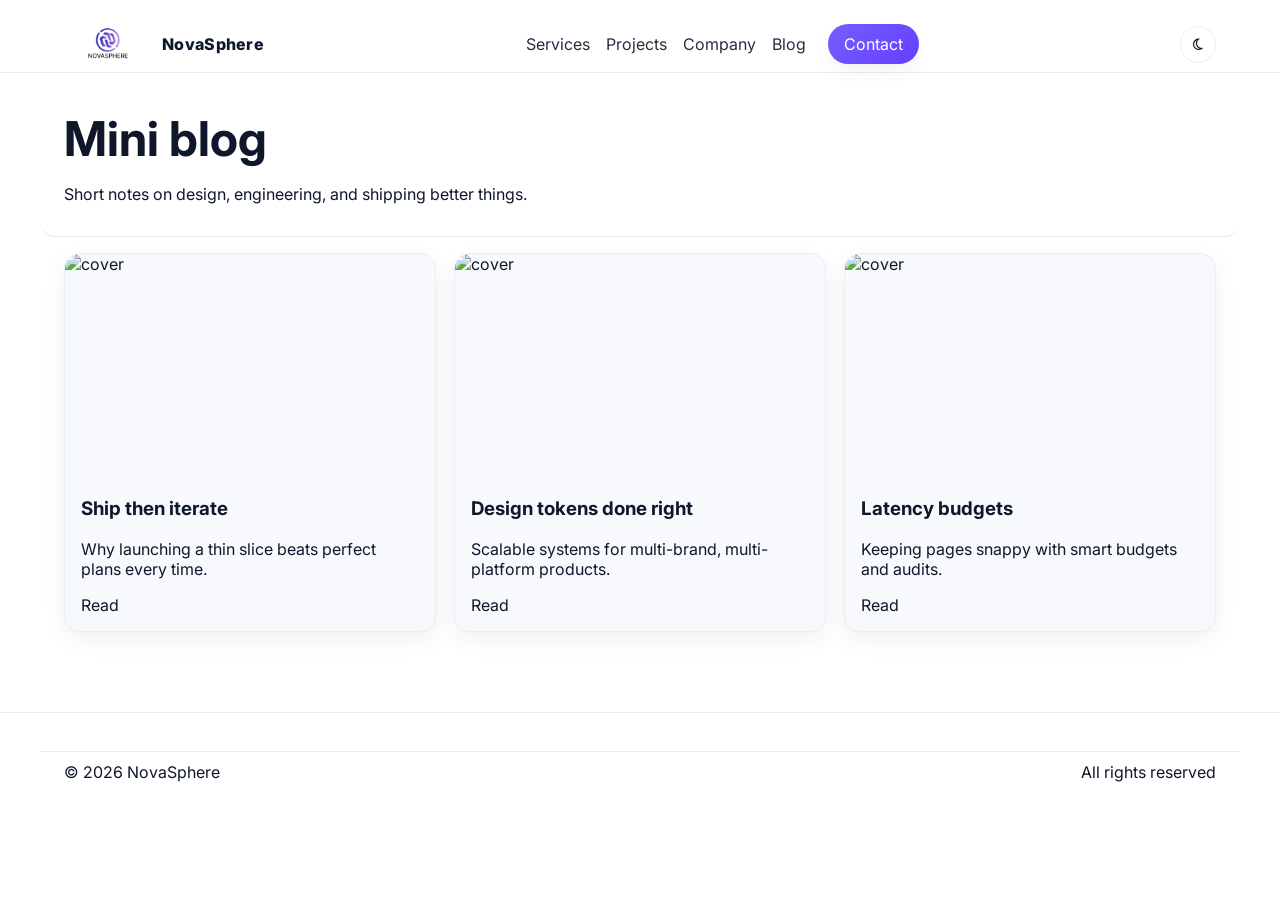
==== blog.html @ eaaa3348 "First" ====
<!DOCTYPE html>
<html lang="en" class="has-transitions">
<head>
  <meta charset="UTF-8" /><meta name="viewport" content="width=device-width, initial-scale=1.0" />
  <title>Mini blog — NovaSphere</title>
  <link rel="preconnect" href="https://fonts.googleapis.com"><link rel="preconnect" href="https://fonts.gstatic.com" crossorigin>
  <link href="https://fonts.googleapis.com/css2?family=Inter:wght@300;400;500;600;700;800;900&display=swap" rel="stylesheet">
  <link rel="stylesheet" href="https://cdnjs.cloudflare.com/ajax/libs/font-awesome/6.5.0/css/all.min.css">
  <link rel="stylesheet" href="assets/css/styles.css"/>
</head>
<body>
<header class="ns-header">
  <div class="container nav-wrap">
    <a class="brand" href="index.html">
        <img class="brand-logo" src="assets/img/Nova.png" alt="NovaSphere logo" width="88" height="88" />
        NovaSphere
        </a>
    <nav id="nav" class="nav">
      <a href="index.html#services">Services</a>
      <a href="projects.html">Projects</a>
      <a href="company.html">Company</a>
      <a href="blog.html">Blog</a>
      <a class="btn btn-primary" href="contact.html">Contact</a>
    </nav>
    <div class="nav-ctrls"><button id="themeToggle" class="icon-btn"><i class="fa-regular fa-moon"></i></button><button id="hamburger" class="icon-btn"><i class="fa-solid fa-bars-staggered"></i></button></div>
  </div>
</header>

<main>
  <section class="container page-hero">
    <h1>Mini blog</h1>
    <p class="muted">Short notes on design, engineering, and shipping better things.</p>
  </section>

  <section class="container blog-grid">
    <article class="blog-card">
      <img src="https://images.unsplash.com/photo-1547658719-da2b51169166?q=80&w=1200&auto=format&fit=crop" alt="cover"/>
      <div class="body">
        <h3>Ship then iterate</h3>
        <p class="muted">Why launching a thin slice beats perfect plans every time.</p>
        <a class="link" href="#">Read</a>
      </div>
    </article>
    <article class="blog-card">
      <img src="https://images.unsplash.com/photo-1504384308090-c894fdcc538d?q=80&w=1200&auto=format&fit=crop" alt="cover"/>
      <div class="body">
        <h3>Design tokens done right</h3>
        <p class="muted">Scalable systems for multi-brand, multi-platform products.</p>
        <a class="link" href="#">Read</a>
      </div>
    </article>
    <article class="blog-card">
      <img src="https://images.unsplash.com/photo-1519389950473-47ba0277781c?q=80&w=1200&auto=format&fit=crop" alt="cover"/>
      <div class="body">
        <h3>Latency budgets</h3>
        <p class="muted">Keeping pages snappy with smart budgets and audits.</p>
        <a class="link" href="#">Read</a>
      </div>
    </article>
  </section>
</main>

<footer class="ns-footer">
  <div class="container legal"><span>© <span id="year"></span> NovaSphere</span><span class="muted">All rights reserved</span></div>
</footer>

<script>
  const hamburger=document.getElementById('hamburger'),nav=document.getElementById('nav');if(hamburger&&nav){hamburger.onclick=()=>nav.classList.toggle('open');}
  document.getElementById('year').textContent=new Date().getFullYear();
</script>
<script>
  document.addEventListener('DOMContentLoaded', () => {
    document.body.classList.add('page-ready');
  });
</script>
</body>
</html>
---- assets/css/styles.css ----
:root{
  /* Light palette */
  --bg:#ffffff;         /* page background */
  --surface:#f7f9fc;    /* cards / surfaces */
  --ink:#0f172a;        /* primary text */
  --muted:#475569;      /* secondary text */
  --line:#e6edf5;       /* borders/dividers */
  --chip:#eef2ff;       /* pills/chips */

  --primary:#6a4cff;    /* purple */
  --primary-2:#532bff;
  --accent:#2ad4ff;     /* cyan accent */

  --radius:16px;
  --shadow-sm:0 8px 24px rgba(15,23,42,.06);
  --shadow:0 18px 60px rgba(15,23,42,.12);
}

*{box-sizing:border-box}
html,body{
  margin:0;padding:0;
  font-family:Inter,system-ui,-apple-system,Segoe UI,Roboto,Arial,sans-serif;
  background:var(--bg); color:var(--ink);
}
img{max-width:100%;display:block}
a{color:inherit;text-decoration:none}
.container{max-width:1200px;margin:0 auto;padding:0 20px}

/* Header */
.ns-header{
  position:sticky;top:0;z-index:50;
  background:color-mix(in oklab, var(--bg) 85%, transparent);
  backdrop-filter:blur(8px);
  border-bottom:1px solid var(--line);
}
.nav-wrap{height:72px;display:flex;align-items:center;justify-content:space-between}
.brand{font-weight:800;letter-spacing:.3px;display:flex;align-items:center;gap:10px}
.brand-mark{display:inline-flex;width:28px;height:28px;border-radius:50%;align-items:center;justify-content:center;background:linear-gradient(135deg,var(--primary),var(--accent));color:#fff}
.nav{display:flex;gap:22px;align-items:center}
.nav a{opacity:.9}
.nav .btn{margin-left:6px}
.nav-ctrls{display:flex;gap:8px}
.icon-btn{border:1px solid var(--line);background:transparent;border-radius:999px;padding:10px 12px;cursor:pointer;color:var(--ink)}
#hamburger{display:none}

/* Buttons */
.btn{display:inline-flex;align-items:center;gap:10px;border:1px solid var(--line);padding:10px 16px;border-radius:999px;background:var(--surface);box-shadow:var(--shadow-sm);transition:transform .2s ease, box-shadow .2s ease}
.btn:hover{transform:translateY(-2px)}
.btn-primary{background:linear-gradient(135deg,var(--primary),var(--primary-2));color:#fff;border:0}
.btn-secondary{background:#fff;color:#0e1320;border:0}
.btn-lg{padding:14px 22px;font-weight:700}

/* Hero */
.eyebrow{letter-spacing:.14em;text-transform:uppercase;color:var(--muted);font-size:12px;margin:24px 0 6px}
.display{font-size:clamp(38px,6vw,64px);line-height:1.04;margin:0 0 18px}
.grad{-webkit-text-fill-color:transparent;background:linear-gradient(90deg,var(--primary),var(--accent));-webkit-background-clip:text;background-clip:text}
.hero{display:grid;grid-template-columns:1.2fr 1fr;gap:40px;align-items:center;padding:32px 0}
.hero-card{background:var(--surface);border:1px solid var(--line);border-radius:20px;overflow:hidden;box-shadow:var(--shadow)}
.hc-top{display:flex;gap:8px;padding:10px;border-bottom:1px solid var(--line)}
.hc-top .dot{width:10px;height:10px;border-radius:999px;background:var(--line)}
.mock{aspect-ratio:16/10;object-fit:cover}
.cta-row{display:flex;align-items:center;gap:18px;margin-top:6px}
.avatar-stack{display:flex}
.avatar-stack img{width:36px;height:36px;border-radius:999px;border:2px solid var(--bg);margin-left:-10px}
.mini-note{font-size:13px;color:var(--muted)}

/* Cards / Sections */
.grid-3{display:grid;grid-template-columns:repeat(3,1fr);gap:20px}
.card{border:1px solid var(--line);background:var(--surface);border-radius:16px;padding:20px;box-shadow:var(--shadow-sm)}
.card .big{font-size:32px;color:var(--primary);}

/* Featured case */
.featured{padding:44px 0}
.featured.alt{background:linear-gradient(180deg,transparent 0%, color-mix(in oklab,var(--primary) 10%, transparent) 100%)}
.featured-card{display:grid;grid-template-columns:1.2fr 1fr;gap:24px;align-items:center;border:1px solid var(--line);border-radius:18px;background:var(--surface);overflow:hidden;box-shadow:var(--shadow)}
.fc-media{position:relative}
.fc-media:before{content:"";position:absolute;inset:0;background:radial-gradient(1000px 1000px at 10% 110%, rgba(122,97,255,.12), transparent)}
.fc-media img{width:100%;height:100%;object-fit:cover}
.fc-media.framed{padding:26px;background:linear-gradient(135deg,rgba(122,97,255,.10),rgba(0,212,255,.10));}
.fc-media.framed img{border-radius:12px;box-shadow:0 24px 48px rgba(15,23,42,.15)}
.fc-body{padding:24px}
.pill-row{display:flex;gap:8px;flex-wrap:wrap;margin:0 0 10px}
.pill{font-size:12px;background:var(--chip);border:1px solid var(--line);padding:6px 10px;border-radius:999px}
.meta{list-style:none;padding:0;margin:0 0 14px;color:var(--muted)}
.meta li{margin-bottom:6px}

/* Logos strip */
.logos{padding:16px 0;border-top:1px solid var(--line);border-bottom:1px solid var(--line);background:var(--surface)}
.logos-row{display:flex;gap:22px;align-items:center;justify-content:center}
.logos-row i{font-size:28px;color:var(--muted)}

/* Testimonials */
.t-card{border:1px solid var(--line);border-radius:16px;background:var(--surface);padding:24px;height:auto}
.t-meta{display:flex;align-items:center;gap:12px;margin-top:12px}
.t-meta img{width:42px;height:42px;border-radius:999px}

/* CTA */
.cta{padding:18px 0 60px}
.cta-inner{display:flex;align-items:center;justify-content:space-between;border:1px solid var(--line);background:linear-gradient(135deg,var(--primary),var(--primary-2));color:#fff;padding:28px;border-radius:16px;box-shadow:var(--shadow)}
.cta-inner .btn{background:rgba(255,255,255,.18);color:#fff;border:0}

/* Page hero */
.page-hero{padding:36px 0 16px;border-bottom:1px solid var(--line)}
.page-hero h1{margin:0;font-size:clamp(32px,5vw,48px)}

/* Tabs */
.tabs{display:flex;gap:10px;flex-wrap:wrap;padding:16px 0}
.tabs .tab{border:1px solid var(--line);padding:8px 12px;border-radius:999px;background:var(--surface);cursor:pointer}
.tabs .tab.active{background:var(--ink);color:var(--bg)}  /* stronger contrast in light mode */

/* Projects */
.projects-grid{display:grid;grid-template-columns:repeat(3,1fr);gap:18px;padding:10px 0 40px}
.project-card{border:1px solid var(--line);border-radius:16px;background:var(--surface);overflow:hidden;cursor:pointer;transition:.25s transform, .25s box-shadow;box-shadow:var(--shadow-sm)}
.project-card:hover{transform:translateY(-4px) scale(1.01);box-shadow:var(--shadow)}
.pc-media img{aspect-ratio:16/10;object-fit:cover}
.pc-body{padding:16px}
.pc-body h3{margin:6px 0 8px}

/* Company */
.values .card h3{margin:0 0 6px}
.process .steps{counter-reset:step;list-style:none;padding:0;margin:0;display:grid;grid-template-columns:repeat(4,1fr);gap:12px}
.process .steps li{padding:20px;border:1px solid var(--line);border-radius:16px;background:var(--surface);font-weight:600}
.process .steps li span{margin-right:10px;color:var(--primary)}
.team .profile{display:flex;flex-direction:column;align-items:center;gap:6px}
.team .profile img{width:180px;height:180px;border-radius:16px;object-fit:cover}

/* Contact */
.contact-tabs .tab-buttons{display:flex;gap:10px;flex-wrap:wrap;margin-top:10px}
.contact-tabs .tab-buttons .tab{border:1px solid var(--line);background:var(--surface);padding:10px 12px;border-radius:999px;cursor:pointer}
.contact-tabs .tab-buttons .tab.active{background:var(--ink);color:var(--bg)}
.form{display:none;margin-top:16px;border:1px solid var(--line);background:var(--surface);padding:18px;border-radius:16px;box-shadow:var(--shadow-sm)}
.form.active{display:block}
.form label{display:block;font-weight:600;margin-bottom:12px}
.form input,.form textarea,.form select{width:100%;margin-top:6px;padding:12px;border-radius:10px;border:1px solid var(--line);background:var(--bg);color:var(--ink)}
.form .two{display:grid;grid-template-columns:1fr 1fr;gap:12px}
.toast{position:fixed;right:18px;bottom:18px;background:#fff;color:#0e1320;padding:10px 14px;border-radius:10px;opacity:0;transform:translateY(10px);transition:.25s;pointer-events:none}
.toast.show{opacity:1;transform:translateY(0)}

/* Blog */
.blog-grid{display:grid;grid-template-columns:repeat(3,1fr);gap:18px;padding:16px 0 40px}
.blog-card{border:1px solid var(--line);background:var(--surface);border-radius:16px;overflow:hidden;box-shadow:var(--shadow-sm)}
.blog-card img{aspect-ratio:16/9;object-fit:cover}
.blog-card .body{padding:16px}

/* Footer */
.ns-footer{border-top:1px solid var(--line);margin-top:40px;padding:26px 0 10px}
.footer-grid{display:grid;grid-template-columns:2fr 1fr 1fr 1fr;gap:20px}
.b-lg{font-size:20px;font-weight:800;margin-bottom:8px}
.socials{display:flex;gap:10px;margin-top:10px}
.legal{display:flex;justify-content:space-between;align-items:center;border-top:1px solid var(--line);padding-top:10px;margin-top:12px}

/* Swiper tweaks */
.swiper{padding:10px 6px}
.swiper-pagination-bullet-active{background:var(--primary)}

/* Responsive */
@media (max-width: 980px){
  .hero{grid-template-columns:1fr;gap:22px}
  .grid-3{grid-template-columns:1fr}
  .featured-card{grid-template-columns:1fr}
  .process .steps{grid-template-columns:1fr 1fr}
  .projects-grid{grid-template-columns:1fr 1fr}
  .blog-grid{grid-template-columns:1fr 1fr}
  #hamburger{display:inline-flex}
  .nav{position:fixed;inset:72px 0 auto 0;background:var(--bg);border-bottom:1px solid var(--line);display:none;flex-direction:column;padding:16px}
  .nav.open{display:flex}
}
@media (max-width: 640px){
  .process .steps{grid-template-columns:1fr}
  .projects-grid{grid-template-columns:1fr}
  .blog-grid{grid-template-columns:1fr}
  .form .two{grid-template-columns:1fr}
}

/* Remove your old 3 rules and use this gated version */
.has-transitions body{ opacity:.001; transform: translateY(6px); }
.has-transitions body.page-ready{ opacity:1; transform:none; transition: opacity .35s ease, transform .35s ease; }
.has-transitions body.page-exit{ opacity:0; transform: translateY(6px); transition: opacity .18s ease, transform .18s ease; }


/* Slightly stronger AOS translate for cards on large screens */
@media (min-width: 980px){
  [data-aos="fade-up"]   { transform: translate3d(0,24px,0); }
  [data-aos="fade-left"] { transform: translate3d(24px,0,0); }
}

/* ==== Fit-all-screens hardening (append to end of file) ==== */

:root { --container: 1200px; }

/* Prevent any side-scroll/auto zooming quirks */
html, body {
  overflow-x: hidden;
  -webkit-text-size-adjust: 100%;
  text-size-adjust: 100%;
}

/* Smarter container sizing with safe padding */
.container{
  width: min(100%, var(--container));
  padding-inline: clamp(12px, 3vw, 24px);
  margin-inline: auto;
}

/* Media should never escape their boxes */
img, video, canvas, svg, iframe {
  max-width: 100%;
  height: auto;
  display: block;
}

/* Card/media frames keep aspect without overflow */
.pc-media,
.fc-media { overflow: hidden; }

.pc-media { aspect-ratio: 16 / 10; }
.pc-media img{ width:100%; height:100%; object-fit: cover; }

/* Ensure mock screenshots scale inside hero card */
.mock{ width:100%; height:auto; }

/* Wrap long copy instead of stretching layout */
h1, h2, h3, p, .btn, .pill, .tab, .mini-note { word-break: break-word; }

/* Navigation never overflows */
.nav-wrap{ flex-wrap: wrap; gap: 10px; }
.nav{ gap: 16px; }
@media (max-width: 980px){
  .nav{
    max-height: calc(100dvh - 72px);
    overflow: auto;
  }
}

/* Flexible rows: logos, CTA, avatar stack, etc. */
.logos-row,
.cta-inner,
.avatar-stack{ flex-wrap: wrap; }

.cta-inner{ row-gap: 12px; }

/* Grids: guard against overflow on narrow screens */
.footer-grid{
  display: grid;
  grid-template-columns: repeat(auto-fit, minmax(180px, 1fr));
  gap: 20px;
}

/* Projects/blog: small screens already handled; add big-screen guard */
.projects-grid,
.blog-grid{
  grid-auto-rows: 1fr;
}

/* Forms: avoid two-column squeeze on mid devices */
@media (max-width: 820px){
  .form .two{ grid-template-columns: 1fr; }
}

/* Safe viewport on modern mobiles */
@supports (height: 100svh){
  .nav{ max-height: calc(100svh - 72px); }
}

/* Buttons should never exceed container width on tiny screens */
.btn{ max-width: 100%; }

/* Extra protection for sections that might get side margins clipped */
section, .card, .project-card, .featured-card, .t-card, .form {
  overflow: hidden;
  border-radius: min(var(--radius), 18px);
}

/* Optional: reduce huge headings on very small phones */
@media (max-width: 360px){
  .display{ font-size: clamp(28px, 9vw, 40px); }
}
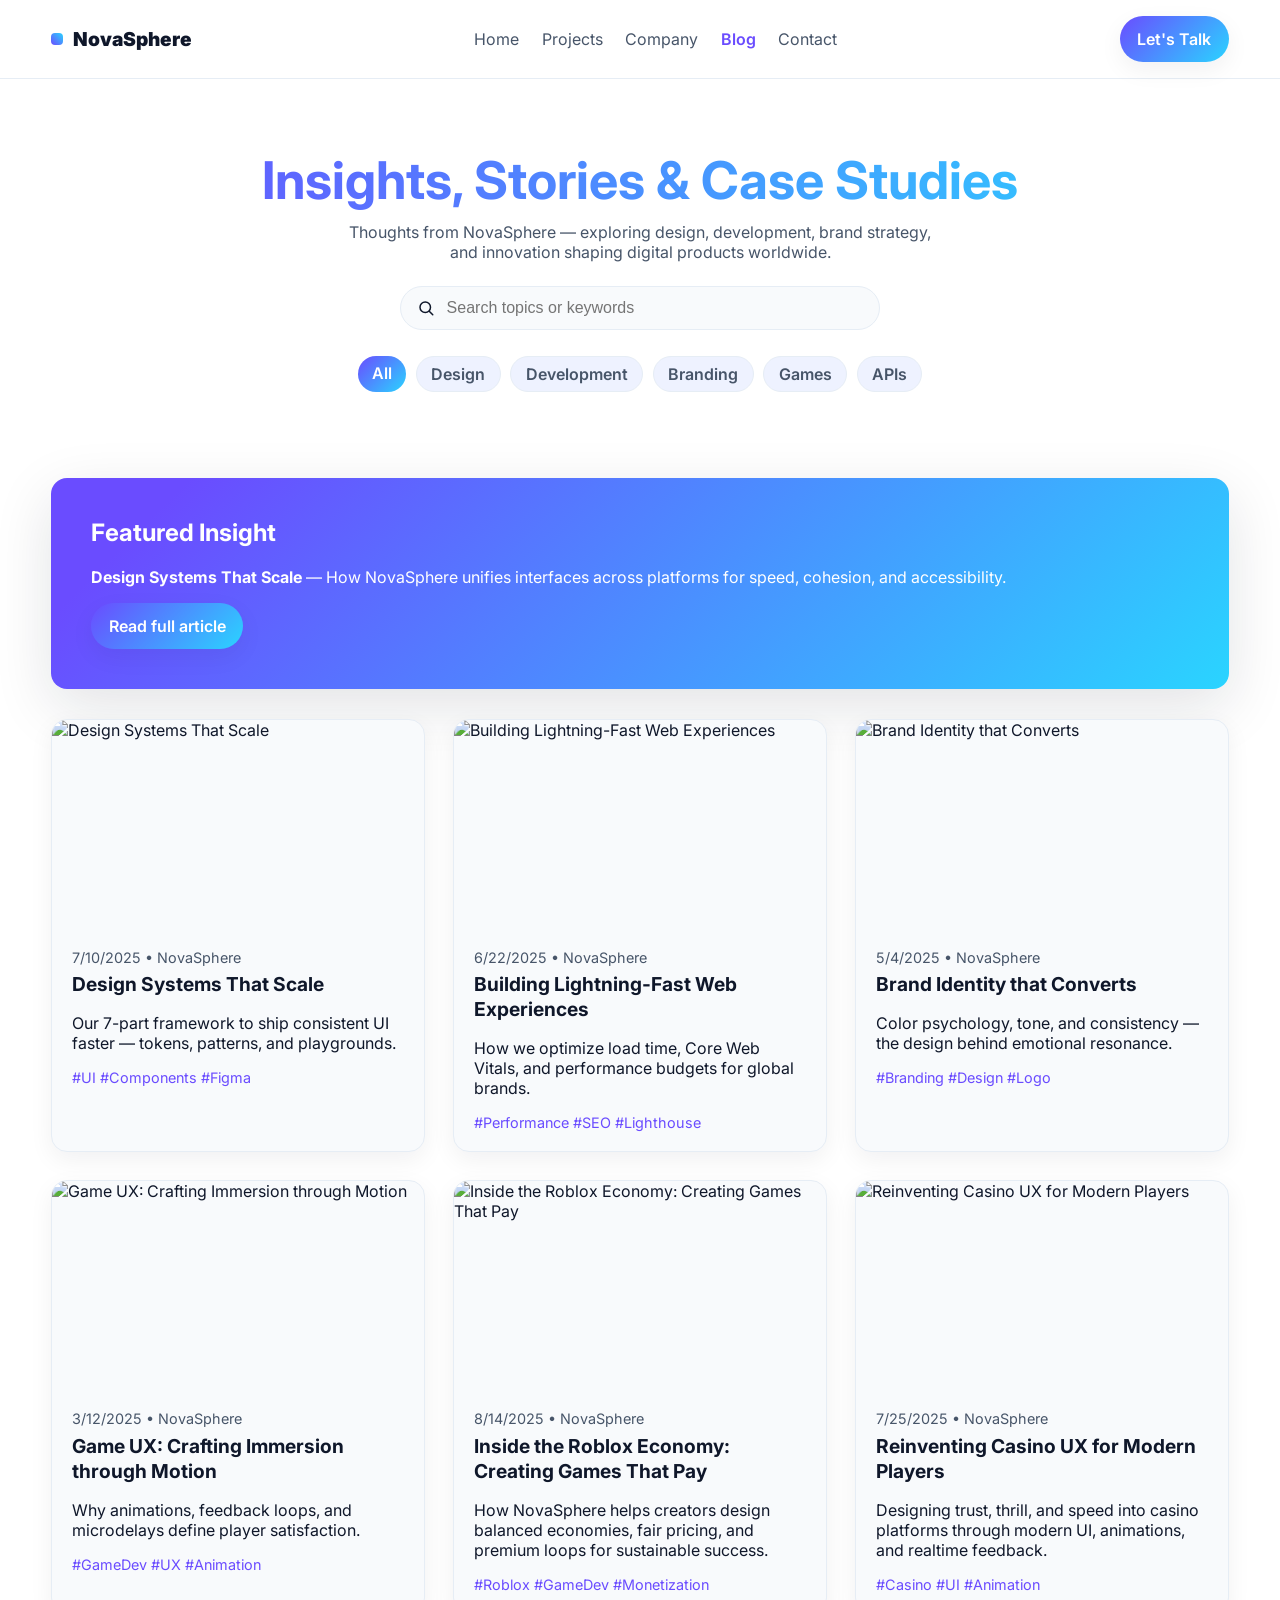
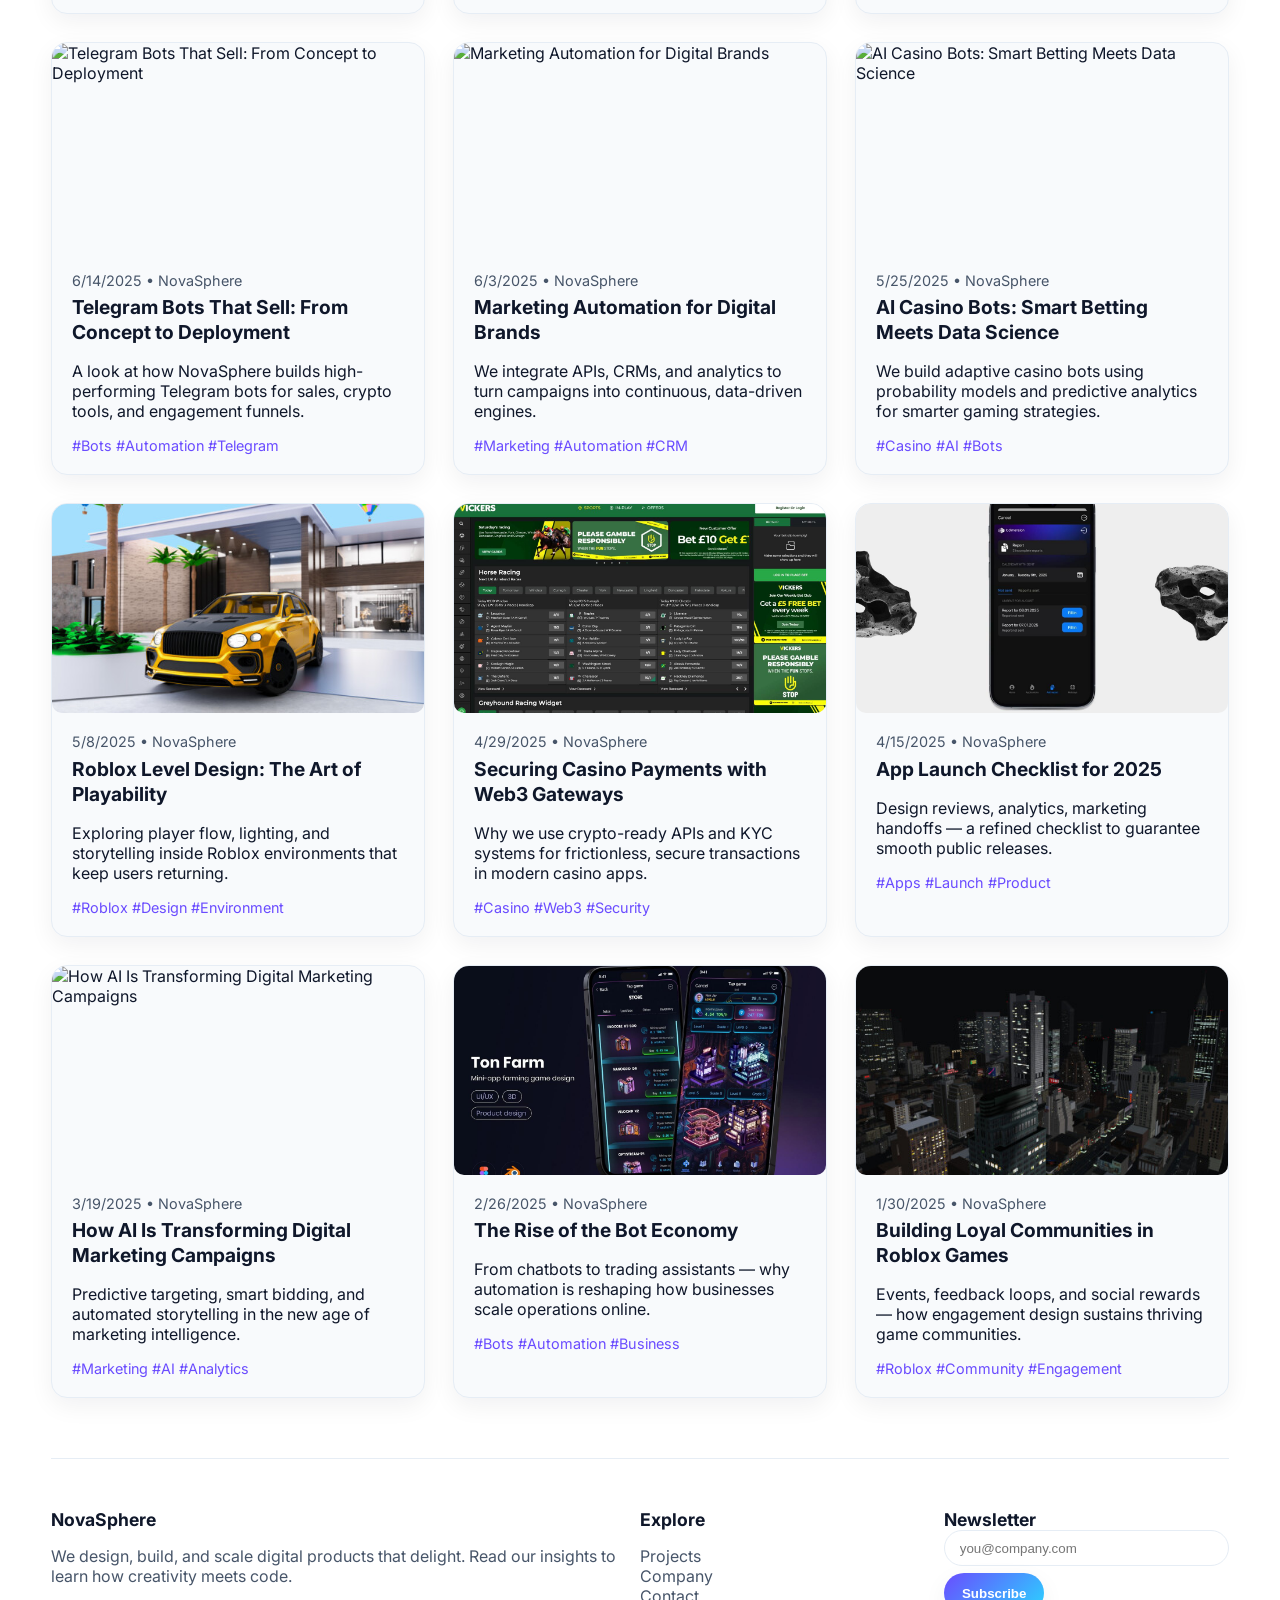
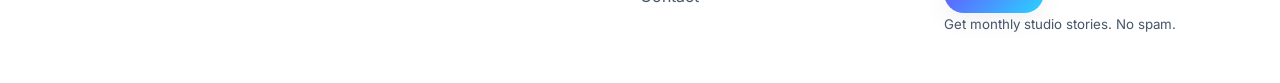
==== commit 53a388ef: "final" ====
--- a/blog.html
+++ b/blog.html
@@ -1,77 +1,279 @@
 <!DOCTYPE html>
-<html lang="en" class="has-transitions">
+<html lang="en">
 <head>
-  <meta charset="UTF-8" /><meta name="viewport" content="width=device-width, initial-scale=1.0" />
-  <title>Mini blog — NovaSphere</title>
-  <link rel="preconnect" href="https://fonts.googleapis.com"><link rel="preconnect" href="https://fonts.gstatic.com" crossorigin>
-  <link href="https://fonts.googleapis.com/css2?family=Inter:wght@300;400;500;600;700;800;900&display=swap" rel="stylesheet">
-  <link rel="stylesheet" href="https://cdnjs.cloudflare.com/ajax/libs/font-awesome/6.5.0/css/all.min.css">
-  <link rel="stylesheet" href="assets/css/styles.css"/>
+<meta charset="utf-8"/>
+<meta name="viewport" content="width=device-width, initial-scale=1"/>
+<title>NovaSphere — Insights & Case Studies</title>
+<meta name="description" content="NovaSphere Blog — design, development, games, branding, and backend insights from our digital product studio."/>
+<link rel="preconnect" href="https://fonts.googleapis.com">
+<link rel="preconnect" href="https://fonts.gstatic.com" crossorigin>
+<link href="https://fonts.googleapis.com/css2?family=Inter:wght@300;400;500;600;700;900&display=swap" rel="stylesheet">
+<style>
+:root{
+  --bg:#ffffff;
+  --surface:#f8fafc;
+  --ink:#0f172a;
+  --muted:#475569;
+  --line:#e6edf5;
+  --chip:#eef2ff;
+  --primary:#6a4cff;
+  --accent:#2ad4ff;
+  --radius:16px;
+  --shadow-sm:0 8px 24px rgba(15,23,42,.06);
+  --shadow:0 18px 60px rgba(15,23,42,.12);
+}
+*{box-sizing:border-box}
+html,body{margin:0;padding:0;font-family:Inter,system-ui,-apple-system,Segoe UI,Roboto,Arial,sans-serif;background:var(--bg);color:var(--ink);}
+a{text-decoration:none;color:inherit;}
+img{max-width:100%;display:block;border-radius:10px;}
+.container{width:min(1180px,92vw);margin:auto;}
+.btn{display:inline-flex;align-items:center;gap:.6rem;background:linear-gradient(135deg,var(--primary),var(--accent));color:#fff;border:none;padding:.8rem 1.1rem;border-radius:999px;font-weight:600;cursor:pointer;box-shadow:var(--shadow-sm);transition:.3s;}
+.btn:hover{transform:translateY(-2px);box-shadow:var(--shadow);}
+header{position:sticky;top:0;background:rgba(255,255,255,.7);backdrop-filter:blur(10px);border-bottom:1px solid var(--line);z-index:50;}
+.nav{display:flex;align-items:center;justify-content:space-between;padding:16px 0;}
+.logo{display:flex;align-items:center;gap:.6rem;font-weight:900;font-size:1.2rem;}
+.logo-badge{width:12px;height:12px;border-radius:4px;background:linear-gradient(45deg,var(--primary),var(--accent));}
+.menu{display:flex;gap:1.4rem;color:var(--muted);}
+.menu a:hover,.menu a.active{color:var(--primary);font-weight:600;}
+.hero{padding:70px 0 30px;text-align:center;}
+.hero h1{font-size:clamp(34px,5vw,52px);margin:0;background:linear-gradient(90deg,var(--primary),var(--accent));-webkit-background-clip:text;-webkit-text-fill-color:transparent;}
+.hero p{color:var(--muted);max-width:60ch;margin:10px auto 0;}
+.hero .search{display:flex;align-items:center;justify-content:center;gap:.6rem;margin-top:1.5rem;background:var(--surface);border:1px solid var(--line);border-radius:999px;padding:.7rem 1rem;max-width:480px;margin-inline:auto;}
+.hero input{border:none;background:transparent;outline:none;flex:1;color:var(--ink);font-size:1rem;}
+.filters{display:flex;flex-wrap:wrap;gap:.6rem;justify-content:center;margin:26px 0;}
+.chip{padding:.45rem .9rem;background:var(--chip);border:1px solid var(--line);border-radius:999px;font-weight:600;color:var(--muted);cursor:pointer;transition:.3s;}
+.chip:hover{background:linear-gradient(135deg,var(--primary),var(--accent));color:#fff;border:0;}
+.chip.active{background:linear-gradient(135deg,var(--primary),var(--accent));color:#fff;border:0;}
+.grid{display:grid;grid-template-columns:repeat(auto-fit,minmax(320px,1fr));gap:28px;margin:30px 0 60px;}
+.card{background:var(--surface);border:1px solid var(--line);border-radius:var(--radius);overflow:hidden;box-shadow:var(--shadow-sm);transition:.4s;}
+.card:hover{transform:translateY(-6px);box-shadow:var(--shadow);}
+.card .media img{aspect-ratio:16/9;width:100%;object-fit:cover;transition:transform .6s;}
+.card:hover .media img{transform:scale(1.05);}
+.card .body{padding:20px;}
+.card h3{margin:.4rem 0;font-size:1.2rem;line-height:1.3;}
+.card .meta{font-size:.9rem;color:var(--muted);}
+.card .tags{margin-top:.4rem;font-size:.9rem;color:var(--primary);}
+.featured{background:linear-gradient(135deg,var(--primary) 10%,var(--accent));color:#fff;border-radius:var(--radius);padding:40px;margin-top:30px;box-shadow:var(--shadow);}
+.featured h2{margin-top:0;}
+footer{border-top:1px solid var(--line);padding:50px 0;color:var(--muted);}
+.foot-grid{display:grid;grid-template-columns:2fr 1fr 1fr;gap:20px;}
+.foot-grid strong{font-size:1.1rem;color:var(--ink);}
+.socials{display:flex;gap:12px;margin-top:10px;}
+.socials a{color:var(--muted);font-size:20px;}
+.socials a:hover{color:var(--primary);}
+@media(max-width:820px){.foot-grid{grid-template-columns:1fr;text-align:center;}.menu{display:none;}}
+.reveal{opacity:0;transform:translateY(14px);transition:opacity .6s,transform .6s;}
+.reveal.in{opacity:1;transform:none;}
+</style>
 </head>
 <body>
-<header class="ns-header">
-  <div class="container nav-wrap">
-    <a class="brand" href="index.html">
-        <img class="brand-logo" src="assets/img/Nova.png" alt="NovaSphere logo" width="88" height="88" />
-        NovaSphere
-        </a>
-    <nav id="nav" class="nav">
-      <a href="index.html#services">Services</a>
+<header>
+  <div class="container nav">
+    <div class="logo"><span class="logo-badge"></span> NovaSphere</div>
+    <nav class="menu">
+      <a href="index.html">Home</a>
       <a href="projects.html">Projects</a>
       <a href="company.html">Company</a>
-      <a href="blog.html">Blog</a>
-      <a class="btn btn-primary" href="contact.html">Contact</a>
+      <a href="blog.html" class="active">Blog</a>
+      <a href="contact.html">Contact</a>
     </nav>
-    <div class="nav-ctrls"><button id="themeToggle" class="icon-btn"><i class="fa-regular fa-moon"></i></button><button id="hamburger" class="icon-btn"><i class="fa-solid fa-bars-staggered"></i></button></div>
+    <a href="contact.html" class="btn">Let's Talk</a>
   </div>
 </header>
 
-<main>
-  <section class="container page-hero">
-    <h1>Mini blog</h1>
-    <p class="muted">Short notes on design, engineering, and shipping better things.</p>
+<main class="container">
+  <section class="hero">
+    <h1 class="reveal">Insights, Stories & Case Studies</h1>
+    <p class="reveal">Thoughts from NovaSphere — exploring design, development, brand strategy, and innovation shaping digital products worldwide.</p>
+    <div class="search">
+      <svg width="18" height="18" viewBox="0 0 24 24" fill="none"><path d="M21 21l-4.35-4.35" stroke="currentColor" stroke-width="2" stroke-linecap="round"/><circle cx="11" cy="11" r="7" stroke="currentColor" stroke-width="2"/></svg>
+      <input id="searchInput" type="search" placeholder="Search topics or keywords"/>
+    </div>
+    <div class="filters" id="filters"></div>
   </section>
 
-  <section class="container blog-grid">
-    <article class="blog-card">
-      <img src="https://images.unsplash.com/photo-1547658719-da2b51169166?q=80&w=1200&auto=format&fit=crop" alt="cover"/>
-      <div class="body">
-        <h3>Ship then iterate</h3>
-        <p class="muted">Why launching a thin slice beats perfect plans every time.</p>
-        <a class="link" href="#">Read</a>
-      </div>
-    </article>
-    <article class="blog-card">
-      <img src="https://images.unsplash.com/photo-1504384308090-c894fdcc538d?q=80&w=1200&auto=format&fit=crop" alt="cover"/>
-      <div class="body">
-        <h3>Design tokens done right</h3>
-        <p class="muted">Scalable systems for multi-brand, multi-platform products.</p>
-        <a class="link" href="#">Read</a>
-      </div>
-    </article>
-    <article class="blog-card">
-      <img src="https://images.unsplash.com/photo-1519389950473-47ba0277781c?q=80&w=1200&auto=format&fit=crop" alt="cover"/>
-      <div class="body">
-        <h3>Latency budgets</h3>
-        <p class="muted">Keeping pages snappy with smart budgets and audits.</p>
-        <a class="link" href="#">Read</a>
-      </div>
-    </article>
+  <section class="featured reveal">
+    <h2>Featured Insight</h2>
+    <p><b>Design Systems That Scale</b> — How NovaSphere unifies interfaces across platforms for speed, cohesion, and accessibility.</p>
+    <a class="btn" href="?post=design-systems-that-scale">Read full article</a>
+  </section>
+
+  <section id="indexView" class="grid"></section>
+
+  <section id="postView" style="display:none">
+    <article id="postBody"></article>
   </section>
 </main>
 
-<footer class="ns-footer">
-  <div class="container legal"><span>© <span id="year"></span> NovaSphere</span><span class="muted">All rights reserved</span></div>
+<footer class="container">
+  <div class="foot-grid">
+    <div>
+      <strong>NovaSphere</strong>
+      <p>We design, build, and scale digital products that delight. Read our insights to learn how creativity meets code.</p>
+      <div class="socials">
+        <a href="#"><i class="fa-brands fa-instagram"></i></a>
+        <a href="#"><i class="fa-brands fa-linkedin"></i></a>
+        <a href="#"><i class="fa-brands fa-telegram"></i></a>
+      </div>
+    </div>
+    <div>
+      <strong>Explore</strong>
+      <p><a href="projects.html">Projects</a><br><a href="company.html">Company</a><br><a href="contact.html">Contact</a></p>
+    </div>
+    <div>
+      <strong>Newsletter</strong>
+      <form onsubmit="event.preventDefault();subscribe();">
+        <input id="newsEmail" type="email" required placeholder="you@company.com" style="padding:.6rem .9rem;border:1px solid var(--line);border-radius:999px;width:100%;margin-bottom:.4rem;"/>
+        <button class="btn" type="submit">Subscribe</button>
+      </form>
+      <small id="newsHint">Get monthly studio stories. No spam.</small>
+    </div>
+  </div>
 </footer>
 
 <script>
-  const hamburger=document.getElementById('hamburger'),nav=document.getElementById('nav');if(hamburger&&nav){hamburger.onclick=()=>nav.classList.toggle('open');}
-  document.getElementById('year').textContent=new Date().getFullYear();
-</script>
-<script>
-  document.addEventListener('DOMContentLoaded', () => {
-    document.body.classList.add('page-ready');
-  });
+// Sample posts (short for demo)
+const POSTS = [
+  {
+    slug: 'design-systems',
+    title: 'Design Systems That Scale',
+    excerpt: 'Our 7-part framework to ship consistent UI faster — tokens, patterns, and playgrounds.',
+    date: '2025-07-10',
+    cover: 'https://images.unsplash.com/photo-1521737604893-d14cc237f11d?q=80&w=1600&auto=format&fit=crop',
+    tags: ['UI', 'Components', 'Figma']
+  },
+  {
+    slug: 'web-performance',
+    title: 'Building Lightning-Fast Web Experiences',
+    excerpt: 'How we optimize load time, Core Web Vitals, and performance budgets for global brands.',
+    date: '2025-06-22',
+    cover: 'https://images.unsplash.com/photo-1522202176988-66273c2fd55f?q=80&w=1600&auto=format&fit=crop',
+    tags: ['Performance', 'SEO', 'Lighthouse']
+  },
+  {
+    slug: 'brand-identity',
+    title: 'Brand Identity that Converts',
+    excerpt: 'Color psychology, tone, and consistency — the design behind emotional resonance.',
+    date: '2025-05-04',
+    cover: 'https://images.unsplash.com/photo-1522205408450-add114ad53fe?q=80&w=1600&auto=format&fit=crop',
+    tags: ['Branding', 'Design', 'Logo']
+  },
+  {
+    slug: 'game-ux',
+    title: 'Game UX: Crafting Immersion through Motion',
+    excerpt: 'Why animations, feedback loops, and microdelays define player satisfaction.',
+    date: '2025-03-12',
+    cover: 'https://images.unsplash.com/photo-1550751827-4bd374c3f58b?q=80&w=1600&auto=format&fit=crop',
+    tags: ['GameDev', 'UX', 'Animation']
+  },
+  {
+    slug: 'roblox-economy',
+    title: 'Inside the Roblox Economy: Creating Games That Pay',
+    excerpt: 'How NovaSphere helps creators design balanced economies, fair pricing, and premium loops for sustainable success.',
+    date: '2025-08-14',
+    cover: 'https://images.unsplash.com/photo-1606112219348-204d7d8b94ee?q=80&w=1600&auto=format&fit=crop',
+    tags: ['Roblox', 'GameDev', 'Monetization']
+  },
+  {
+    slug: 'casino-platform-ux',
+    title: 'Reinventing Casino UX for Modern Players',
+    excerpt: 'Designing trust, thrill, and speed into casino platforms through modern UI, animations, and realtime feedback.',
+    date: '2025-07-25',
+    cover: 'https://images.unsplash.com/photo-1504274066651-8d31a536b11a?q=80&w=1600&auto=format&fit=crop',
+    tags: ['Casino', 'UI', 'Animation']
+  },
+  {
+    slug: 'telegram-bots',
+    title: 'Telegram Bots That Sell: From Concept to Deployment',
+    excerpt: 'A look at how NovaSphere builds high-performing Telegram bots for sales, crypto tools, and engagement funnels.',
+    date: '2025-06-14',
+    cover: 'https://images.unsplash.com/photo-1519389950473-47ba0277781c?q=80&w=1600&auto=format&fit=crop',
+    tags: ['Bots', 'Automation', 'Telegram']
+  },
+  {
+    slug: 'marketing-automation',
+    title: 'Marketing Automation for Digital Brands',
+    excerpt: 'We integrate APIs, CRMs, and analytics to turn campaigns into continuous, data-driven engines.',
+    date: '2025-06-03',
+    cover: 'https://images.unsplash.com/photo-1556761175-129418cb2dfe?q=80&w=1600&auto=format&fit=crop',
+    tags: ['Marketing', 'Automation', 'CRM']
+  },
+  {
+    slug: 'ai-casino-bots',
+    title: 'AI Casino Bots: Smart Betting Meets Data Science',
+    excerpt: 'We build adaptive casino bots using probability models and predictive analytics for smarter gaming strategies.',
+    date: '2025-05-25',
+    cover: 'https://images.unsplash.com/photo-1504384308090-c894fdcc538d?q=80&w=1600&auto=format&fit=crop',
+    tags: ['Casino', 'AI', 'Bots']
+  },
+  {
+    slug: 'roblox-level-design',
+    title: 'Roblox Level Design: The Art of Playability',
+    excerpt: 'Exploring player flow, lighting, and storytelling inside Roblox environments that keep users returning.',
+    date: '2025-05-08',
+    cover: 'Mansion Tycoon.png',
+    tags: ['Roblox', 'Design', 'Environment']
+  },
+  {
+    slug: 'casino-payments',
+    title: 'Securing Casino Payments with Web3 Gateways',
+    excerpt: 'Why we use crypto-ready APIs and KYC systems for frictionless, secure transactions in modern casino apps.',
+    date: '2025-04-29',
+    cover: 'assets/img/vickers.jpg',
+    tags: ['Casino', 'Web3', 'Security']
+  },
+  {
+    slug: 'app-launch-checklist',
+    title: 'App Launch Checklist for 2025',
+    excerpt: 'Design reviews, analytics, marketing handoffs — a refined checklist to guarantee smooth public releases.',
+    date: '2025-04-15',
+    cover: 'assets/img/photo_2025-06-28_18-13-01.jpg',
+    tags: ['Apps', 'Launch', 'Product']
+  },
+  {
+    slug: 'digital-marketing-ai',
+    title: 'How AI Is Transforming Digital Marketing Campaigns',
+    excerpt: 'Predictive targeting, smart bidding, and automated storytelling in the new age of marketing intelligence.',
+    date: '2025-03-19',
+    cover: 'https://images.unsplash.com/photo-1533750349088-cd871a92f312?q=80&w=1600&auto=format&fit=crop',
+    tags: ['Marketing', 'AI', 'Analytics']
+  },
+  {
+    slug: 'bot-economy',
+    title: 'The Rise of the Bot Economy',
+    excerpt: 'From chatbots to trading assistants — why automation is reshaping how businesses scale operations online.',
+    date: '2025-02-26',
+    cover: 'assets/img/tonfarm.jpg',
+    tags: ['Bots', 'Automation', 'Business']
+  },
+  {
+    slug: 'roblox-community',
+    title: 'Building Loyal Communities in Roblox Games',
+    excerpt: 'Events, feedback loops, and social rewards — how engagement design sustains thriving game communities.',
+    date: '2025-01-30',
+    cover: 'New york.png',
+    tags: ['Roblox', 'Community', 'Engagement']
+  }
+];
+
+
+const filtersEl=document.getElementById('filters');
+const indexEl=document.getElementById('indexView');
+const qsa=s=>Array.from(document.querySelectorAll(s));
+
+function renderFilters(){
+ const topics=['All','Design','Development','Branding','Games','APIs'];
+ filtersEl.innerHTML=topics.map(t=>`<div class="chip${t==='All'?' active':''}" data-chip="${t}">${t}</div>`).join('');
+ qsa('.chip').forEach(ch=>ch.addEventListener('click',()=>{qsa('.chip').forEach(c=>c.classList.remove('active'));ch.classList.add('active');renderGrid(ch.dataset.chip);}));}
+function renderGrid(filter='All',query=''){
+ const posts=POSTS.filter(p=>(filter==='All'||p.tags.includes(filter))&&(p.title.toLowerCase().includes(query)||p.excerpt.toLowerCase().includes(query)));
+ indexEl.innerHTML=posts.map(p=>`<article class="card reveal"><a class="media" href="?post=${p.slug}"><img src="${p.cover}" alt="${p.title}"></a><div class="body"><div class="meta">${new Date(p.date).toLocaleDateString()} • NovaSphere</div><h3>${p.title}</h3><p>${p.excerpt}</p><div class="tags">${p.tags.map(t=>'#'+t).join(' ')}</div></div></article>`).join('');
+ qsa('.reveal').forEach(el=>io.observe(el));
+}
+function subscribe(){const email=document.getElementById('newsEmail');const hint=document.getElementById('newsHint');if(!email.checkValidity())return email.reportValidity();hint.textContent='Subscribed successfully!';email.value='';}
+const io=new IntersectionObserver(e=>e.forEach(x=>{if(x.isIntersecting){x.target.classList.add('in');io.unobserve(x.target);}}),{threshold:.15});
+document.getElementById('searchInput').addEventListener('input',e=>renderGrid(document.querySelector('.chip.active').dataset.chip,e.target.value.trim().toLowerCase()));
+renderFilters();renderGrid();
 </script>
 </body>
 </html>
